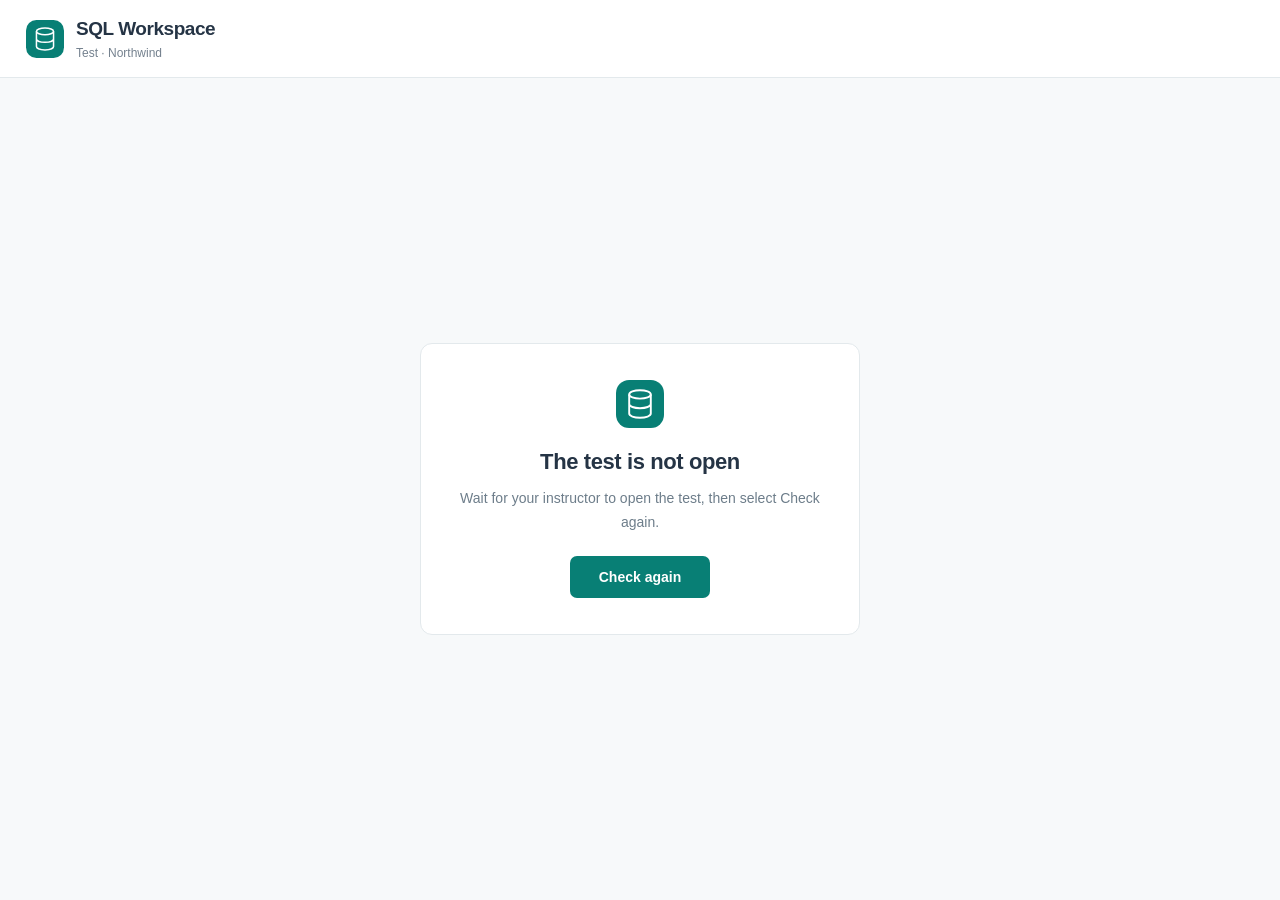
==== test.html @ 7238996b "Separate practice and test drafts with per-test activation" ====
<!doctype html>
<html lang="en">
<head>
  <meta charset="utf-8">
  <meta name="viewport" content="width=device-width,initial-scale=1">
  <meta http-equiv="Content-Security-Policy" content="default-src 'none'; script-src 'self' 'wasm-unsafe-eval'; style-src 'self' 'unsafe-inline'; worker-src 'self'; connect-src 'self'; img-src 'self' data:; base-uri 'none'; form-action 'none'; object-src 'none'">
  <meta name="description" content="A focused SQL workspace for skills tests. Explore tables, write SQLite queries, and inspect results.">
  <title>SQL Workspace · Test</title>
  <link rel="icon" href="icon.svg" type="image/svg+xml">
  <link rel="stylesheet" href="assets/codemirror.css">
  <link rel="stylesheet" href="assets/codemirror-show-hint.css">
  <link rel="stylesheet" href="styles.css?v=2">
  <script defer src="assets/codemirror.js"></script>
  <script defer src="assets/codemirror-sql.js"></script>
  <script defer src="assets/codemirror-placeholder.js"></script>
  <script defer src="assets/codemirror-show-hint.js"></script>
  <script defer src="config.js?v=2"></script>
  <script defer src="sql-core.js"></script>
  <script defer src="editor-support.js"></script>
  <script defer src="workspace-session.js"></script>
  <script defer src="app.js?v=2"></script>
</head>
<body data-workspace="test">
  <header class="topbar">
    <div class="brand"><img src="icon.svg" alt="" width="38" height="38"><div><h1>SQL Workspace</h1><p id="workspace-label">Test · Northwind</p></div></div>
    <div id="top-actions" class="top-actions" hidden><button id="help-button" class="button quiet">Help</button><button id="copy-button" class="button secondary">Copy SQL</button><button id="run-button" class="button primary" disabled><span id="run-icon" aria-hidden="true">▶︎</span><span id="run-label">Run</span><kbd>Ctrl ↵</kbd></button></div>
  </header>
  <main id="session-gate" class="session-gate" aria-live="polite"><div><img src="icon.svg" alt="" width="48" height="48"><h2 id="session-title">Loading workspace…</h2><p id="session-message">Please wait while the workspace is prepared.</p><button id="session-retry" class="button primary" hidden>Check again</button><noscript><p>JavaScript must be enabled to use the SQL workspace.</p></noscript></div></main>
  <div id="workspace" class="workspace" hidden>
    <aside class="sidebar" aria-label="Database tables">
      <div class="sidebar-title"><h2>Tables</h2><span id="table-count" class="count-badge">—</span></div>
      <p id="database-name" class="database-name">northwind_skills_test.db</p>
      <label class="search-box"><span aria-hidden="true">⌕</span><input id="schema-search" type="search" placeholder="Find table or column…" aria-label="Find table or column"></label>
      <div id="table-list" class="table-list"><p class="muted loading">Loading database…</p></div>
      <div class="sidebar-footer"><span id="db-state"><i></i> Loading database</span><button id="reset-button" class="text-button" disabled>Reset database</button></div>
    </aside>
    <main id="query-workspace" class="query-workspace">
      <section class="editor-panel" aria-labelledby="editor-title">
        <div class="panel-heading"><div class="heading-group"><h2 id="editor-title">SQL editor</h2><span class="engine-badge">SQLite</span></div><div class="editor-tools"><span id="selection-hint">Run executes all SQL</span><button id="complete-button" class="text-button" title="Show keywords, tables, and columns (Ctrl+Space)">Complete <kbd>Ctrl+Space</kbd></button><button id="clean-button" class="text-button" title="Clean formatting characters introduced by copying and pasting">Clean text</button></div></div>
        <div id="editor-host" class="editor-host"><textarea id="sql-editor" aria-label="SQL editor" placeholder="Write your SQL query here…" spellcheck="false"></textarea></div>
        <div class="editor-footer"><span id="cursor-status">Ln 1, Col 1</span><span>Ctrl + Enter to run <span class="shortcut-extra">· Select SQL to run only that part</span></span></div>
      </section>
      <div id="splitter" class="splitter" role="separator" tabindex="0" aria-label="Resize editor and results" aria-orientation="horizontal" aria-valuemin="20" aria-valuemax="80" aria-valuenow="48"><span></span></div>
      <section class="results-panel" aria-labelledby="results-heading">
        <div class="panel-heading"><div class="heading-group"><h2 id="results-heading">Results</h2><span id="row-count" class="row-count" aria-live="polite" hidden></span></div><div class="result-tools"><span id="execution-time"></span><button id="clear-results" class="text-button" hidden>Clear</button></div></div>
        <div id="result-tabs" class="result-tabs" role="tablist" aria-label="Statement results" hidden></div>
        <div id="error-panel" class="error-panel" role="alert" hidden></div>
        <div id="results-body" class="results-body"><div class="empty-state"><div class="empty-icon" aria-hidden="true">▤</div><h3>Your results will appear here</h3><p>Write a query and select <strong>Run</strong>, or preview a table from the left.</p></div></div>
        <div class="results-footer"><span id="result-detail">Ready when you are.</span><div id="pagination" class="pagination" hidden><button id="page-prev" aria-label="Previous page">←</button><span id="page-label"></span><button id="page-next" aria-label="Next page">→</button></div></div>
      </section>
    </main>
  </div>
  <div id="notice" class="notice" role="status" hidden><span id="notice-text"></span><button id="notice-undo" hidden>Undo cleanup</button><button id="notice-close" aria-label="Dismiss notification">×</button></div>
  <dialog id="help-dialog">
    <div class="dialog-heading"><h2>Using SQL Workspace</h2><button id="help-close" class="close-button" aria-label="Close help">×</button></div>
    <div class="help-content">
      <h3>Explore the database</h3><p>Expand a table to see its columns and data types. Select <strong>Preview</strong> to see its records below the editor. Previewing a table does not replace your SQL.</p>
      <h3>Run your SQL</h3><p>Select <strong>Run</strong>, or press <strong>Ctrl + Enter</strong> (Cmd + Enter on Mac) or <strong>Shift + Enter</strong>. Highlight part of your SQL to run only that selection. Separate multiple statements with semicolons; each statement gets its own results tab. Large results show the total number of rows returned and a limited preview.</p>
      <h3>Complete a word or name</h3><p>Press <strong>Ctrl + Space</strong> or select <strong>Complete</strong> for matching SQLite keywords, tables, views, and columns. Use the arrow keys and Enter or Tab to insert a suggestion; Escape closes the list. Completion changes only the current word, after you choose a suggestion. It is unavailable inside text values or comments.</p><p>Typing a table’s name and a period narrows the list to that table’s columns. For other prefixes, such as an alias, the list shows matching columns from the database; it does not analyze aliases, joins, or common table expressions. The source table is shown beside each column.</p>
      <h3>Copy to and from Canvas</h3><p><strong>Copy SQL</strong> copies the highlighted selection, or all your SQL if nothing is selected, as plain text. Paste it into your Canvas answer. You can paste SQL back into this editor. Clipboard access still depends on Canvas and your exam browser settings; this workspace does not bypass those restrictions.</p>
      <h3>Clean pasted text</h3><p>The editor checks pasted SQL for unusual spaces, invisible formatting characters, and curly quotation marks. Cleanup preserves characters inside existing quoted values and comments. A notification identifies changes and offers <strong>Undo cleanup</strong>. <strong>Clean text</strong> checks the full editor; Run also checks before executing. Review quoted values yourself if they contain unwanted characters.</p>
      <h3>Understand errors</h3><p>After Run, SQLite’s original error appears beside the failed statement in the editor and in the results panel. The marker identifies the <strong>start of the failed statement</strong>, not necessarily the exact character causing the error. Inline markers clear when you edit the SQL. There is no separate background syntax checker and no added explanation or suggested correction.</p><p>Execution stops at the first error. Earlier successful statements remain applied, and their result tabs remain available.</p>
      <h3>Reset, stop, and save</h3><p><strong>Reset database</strong> restores the original data while keeping your SQL. Stopping a long query, or reaching its time limit, also resets the database. Changes to the database stay in this browser tab’s memory. Refreshing the page removes created views and other database changes.</p><p>Practice and test drafts are separate. Your SQL draft is restored after refreshing this tab within the same practice or test session when browser storage is available. Each new test starts with its own draft. It is not a submitted answer or a backup. Copy your final SQL into Canvas as instructed.</p>
    </div><div class="dialog-footer"><button id="help-done" class="button primary">Got it</button></div>
  </dialog>
</body>
</html>
---- assets/codemirror.css ----
/* BASICS */

.CodeMirror {
  /* Set height, width, borders, and global font properties here */
  font-family: monospace;
  height: 300px;
  color: black;
  direction: ltr;
}

/* PADDING */

.CodeMirror-lines {
  padding: 4px 0; /* Vertical padding around content */
}
.CodeMirror pre.CodeMirror-line,
.CodeMirror pre.CodeMirror-line-like {
  padding: 0 4px; /* Horizontal padding of content */
}

.CodeMirror-scrollbar-filler, .CodeMirror-gutter-filler {
  background-color: white; /* The little square between H and V scrollbars */
}

/* GUTTER */

.CodeMirror-gutters {
  border-right: 1px solid #ddd;
  background-color: #f7f7f7;
  white-space: nowrap;
}
.CodeMirror-linenumbers {}
.CodeMirror-linenumber {
  padding: 0 3px 0 5px;
  min-width: 20px;
  text-align: right;
  color: #999;
  white-space: nowrap;
}

.CodeMirror-guttermarker { color: black; }
.CodeMirror-guttermarker-subtle { color: #999; }

/* CURSOR */

.CodeMirror-cursor {
  border-left: 1px solid black;
  border-right: none;
  width: 0;
}
/* Shown when moving in bi-directional text */
.CodeMirror div.CodeMirror-secondarycursor {
  border-left: 1px solid silver;
}
.cm-fat-cursor .CodeMirror-cursor {
  width: auto;
  border: 0 !important;
  background: #7e7;
}
.cm-fat-cursor div.CodeMirror-cursors {
  z-index: 1;
}
.cm-fat-cursor .CodeMirror-line::selection,
.cm-fat-cursor .CodeMirror-line > span::selection, 
.cm-fat-cursor .CodeMirror-line > span > span::selection { background: transparent; }
.cm-fat-cursor .CodeMirror-line::-moz-selection,
.cm-fat-cursor .CodeMirror-line > span::-moz-selection,
.cm-fat-cursor .CodeMirror-line > span > span::-moz-selection { background: transparent; }
.cm-fat-cursor { caret-color: transparent; }
@-moz-keyframes blink {
  0% {}
  50% { background-color: transparent; }
  100% {}
}
@-webkit-keyframes blink {
  0% {}
  50% { background-color: transparent; }
  100% {}
}
@keyframes blink {
  0% {}
  50% { background-color: transparent; }
  100% {}
}

/* Can style cursor different in overwrite (non-insert) mode */
.CodeMirror-overwrite .CodeMirror-cursor {}

.cm-tab { display: inline-block; text-decoration: inherit; }

.CodeMirror-rulers {
  position: absolute;
  left: 0; right: 0; top: -50px; bottom: 0;
  overflow: hidden;
}
.CodeMirror-ruler {
  border-left: 1px solid #ccc;
  top: 0; bottom: 0;
  position: absolute;
}

/* DEFAULT THEME */

.cm-s-default .cm-header {color: blue;}
.cm-s-default .cm-quote {color: #090;}
.cm-negative {color: #d44;}
.cm-positive {color: #292;}
.cm-header, .cm-strong {font-weight: bold;}
.cm-em {font-style: italic;}
.cm-link {text-decoration: underline;}
.cm-strikethrough {text-decoration: line-through;}

.cm-s-default .cm-keyword {color: #708;}
.cm-s-default .cm-atom {color: #219;}
.cm-s-default .cm-number {color: #164;}
.cm-s-default .cm-def {color: #00f;}
.cm-s-default .cm-variable,
.cm-s-default .cm-punctuation,
.cm-s-default .cm-property,
.cm-s-default .cm-operator {}
.cm-s-default .cm-variable-2 {color: #05a;}
.cm-s-default .cm-variable-3, .cm-s-default .cm-type {color: #085;}
.cm-s-default .cm-comment {color: #a50;}
.cm-s-default .cm-string {color: #a11;}
.cm-s-default .cm-string-2 {color: #f50;}
.cm-s-default .cm-meta {color: #555;}
.cm-s-default .cm-qualifier {color: #555;}
.cm-s-default .cm-builtin {color: #30a;}
.cm-s-default .cm-bracket {color: #997;}
.cm-s-default .cm-tag {color: #170;}
.cm-s-default .cm-attribute {color: #00c;}
.cm-s-default .cm-hr {color: #999;}
.cm-s-default .cm-link {color: #00c;}

.cm-s-default .cm-error {color: #f00;}
.cm-invalidchar {color: #f00;}

.CodeMirror-composing { border-bottom: 2px solid; }

/* Default styles for common addons */

div.CodeMirror span.CodeMirror-matchingbracket {color: #0b0;}
div.CodeMirror span.CodeMirror-nonmatchingbracket {color: #a22;}
.CodeMirror-matchingtag { background: rgba(255, 150, 0, .3); }
.CodeMirror-activeline-background {background: #e8f2ff;}

/* STOP */

/* The rest of this file contains styles related to the mechanics of
   the editor. You probably shouldn't touch them. */

.CodeMirror {
  position: relative;
  overflow: hidden;
  background: white;
}

.CodeMirror-scroll {
  overflow: scroll !important; /* Things will break if this is overridden */
  /* 50px is the magic margin used to hide the element's real scrollbars */
  /* See overflow: hidden in .CodeMirror */
  margin-bottom: -50px; margin-right: -50px;
  padding-bottom: 50px;
  height: 100%;
  outline: none; /* Prevent dragging from highlighting the element */
  position: relative;
  z-index: 0;
}
.CodeMirror-sizer {
  position: relative;
  border-right: 50px solid transparent;
}

/* The fake, visible scrollbars. Used to force redraw during scrolling
   before actual scrolling happens, thus preventing shaking and
   flickering artifacts. */
.CodeMirror-vscrollbar, .CodeMirror-hscrollbar, .CodeMirror-scrollbar-filler, .CodeMirror-gutter-filler {
  position: absolute;
  z-index: 6;
  display: none;
  outline: none;
}
.CodeMirror-vscrollbar {
  right: 0; top: 0;
  overflow-x: hidden;
  overflow-y: scroll;
}
.CodeMirror-hscrollbar {
  bottom: 0; left: 0;
  overflow-y: hidden;
  overflow-x: scroll;
}
.CodeMirror-scrollbar-filler {
  right: 0; bottom: 0;
}
.CodeMirror-gutter-filler {
  left: 0; bottom: 0;
}

.CodeMirror-gutters {
  position: absolute; left: 0; top: 0;
  min-height: 100%;
  z-index: 3;
}
.CodeMirror-gutter {
  white-space: normal;
  height: 100%;
  display: inline-block;
  vertical-align: top;
  margin-bottom: -50px;
}
.CodeMirror-gutter-wrapper {
  position: absolute;
  z-index: 4;
  background: none !important;
  border: none !important;
}
.CodeMirror-gutter-background {
  position: absolute;
  top: 0; bottom: 0;
  z-index: 4;
}
.CodeMirror-gutter-elt {
  position: absolute;
  cursor: default;
  z-index: 4;
}
.CodeMirror-gutter-wrapper ::selection { background-color: transparent }
.CodeMirror-gutter-wrapper ::-moz-selection { background-color: transparent }

.CodeMirror-lines {
  cursor: text;
  min-height: 1px; /* prevents collapsing before first draw */
}
.CodeMirror pre.CodeMirror-line,
.CodeMirror pre.CodeMirror-line-like {
  /* Reset some styles that the rest of the page might have set */
  -moz-border-radius: 0; -webkit-border-radius: 0; border-radius: 0;
  border-width: 0;
  background: transparent;
  font-family: inherit;
  font-size: inherit;
  margin: 0;
  white-space: pre;
  word-wrap: normal;
  line-height: inherit;
  color: inherit;
  z-index: 2;
  position: relative;
  overflow: visible;
  -webkit-tap-highlight-color: transparent;
  -webkit-font-variant-ligatures: contextual;
  font-variant-ligatures: contextual;
}
.CodeMirror-wrap pre.CodeMirror-line,
.CodeMirror-wrap pre.CodeMirror-line-like {
  word-wrap: break-word;
  white-space: pre-wrap;
  word-break: normal;
}

.CodeMirror-linebackground {
  position: absolute;
  left: 0; right: 0; top: 0; bottom: 0;
  z-index: 0;
}

.CodeMirror-linewidget {
  position: relative;
  z-index: 2;
  padding: 0.1px; /* Force widget margins to stay inside of the container */
}

.CodeMirror-widget {}

.CodeMirror-rtl pre { direction: rtl; }

.CodeMirror-code {
  outline: none;
}

/* Force content-box sizing for the elements where we expect it */
.CodeMirror-scroll,
.CodeMirror-sizer,
.CodeMirror-gutter,
.CodeMirror-gutters,
.CodeMirror-linenumber {
  -moz-box-sizing: content-box;
  box-sizing: content-box;
}

.CodeMirror-measure {
  position: absolute;
  width: 100%;
  height: 0;
  overflow: hidden;
  visibility: hidden;
}

.CodeMirror-cursor {
  position: absolute;
  pointer-events: none;
}
.CodeMirror-measure pre { position: static; }

div.CodeMirror-cursors {
  visibility: hidden;
  position: relative;
  z-index: 3;
}
div.CodeMirror-dragcursors {
  visibility: visible;
}

.CodeMirror-focused div.CodeMirror-cursors {
  visibility: visible;
}

.CodeMirror-selected { background: #d9d9d9; }
.CodeMirror-focused .CodeMirror-selected { background: #d7d4f0; }
.CodeMirror-crosshair { cursor: crosshair; }
.CodeMirror-line::selection, .CodeMirror-line > span::selection, .CodeMirror-line > span > span::selection { background: #d7d4f0; }
.CodeMirror-line::-moz-selection, .CodeMirror-line > span::-moz-selection, .CodeMirror-line > span > span::-moz-selection { background: #d7d4f0; }

.cm-searching {
  background-color: #ffa;
  background-color: rgba(255, 255, 0, .4);
}

/* Used to force a border model for a node */
.cm-force-border { padding-right: .1px; }

@media print {
  /* Hide the cursor when printing */
  .CodeMirror div.CodeMirror-cursors {
    visibility: hidden;
  }
}

/* See issue #2901 */
.cm-tab-wrap-hack:after { content: ''; }

/* Help users use markselection to safely style text background */
span.CodeMirror-selectedtext { background: none; }
---- assets/codemirror-show-hint.css ----
.CodeMirror-hints {
  position: absolute;
  z-index: 10;
  overflow: hidden;
  list-style: none;

  margin: 0;
  padding: 2px;

  -webkit-box-shadow: 2px 3px 5px rgba(0,0,0,.2);
  -moz-box-shadow: 2px 3px 5px rgba(0,0,0,.2);
  box-shadow: 2px 3px 5px rgba(0,0,0,.2);
  border-radius: 3px;
  border: 1px solid silver;

  background: white;
  font-size: 90%;
  font-family: monospace;

  max-height: 20em;
  overflow-y: auto;
  box-sizing: border-box;
}

.CodeMirror-hint {
  margin: 0;
  padding: 0 4px;
  border-radius: 2px;
  white-space: pre;
  color: black;
  cursor: pointer;
}

li.CodeMirror-hint-active {
  background: #08f;
  color: white;
}
---- styles.css ----
:root{color-scheme:light;--ink:#253445;--muted:#74818e;--line:#e3e9ec;--teal:#087f75;--teal-dark:#06665e;--teal-soft:#e9f5f2;--sidebar:#f7f9fa;--editor-height:48%;font-family:Inter,ui-sans-serif,-apple-system,BlinkMacSystemFont,"Segoe UI",sans-serif;font-size:14px}
*{box-sizing:border-box}body{margin:0;height:100vh;height:100dvh;overflow:hidden;color:var(--ink);background:white}button,input{font:inherit}button{cursor:pointer}button:disabled{cursor:default;opacity:.45}button:focus-visible,input:focus-visible,[tabindex]:focus-visible{outline:2px solid var(--teal);outline-offset:3px}[hidden]{display:none!important}h1,h2,h3,p{margin:0}
.topbar{height:78px;border-bottom:1px solid var(--line);display:flex;justify-content:space-between;align-items:center;padding:0 26px;gap:20px}.brand{display:flex;gap:12px;align-items:center}.brand h1{font-size:19px;letter-spacing:-.45px;line-height:1.3;font-weight:650}.brand p{font-size:12px;color:var(--muted);margin-top:4px}.top-actions{display:flex;align-items:center;gap:10px}.button{border:1px solid transparent;border-radius:7px;padding:10px 16px;font-weight:600;line-height:20px;display:inline-flex;align-items:center;justify-content:center;gap:9px;white-space:nowrap}.button.primary{background:var(--teal);color:white;min-width:124px}.button.primary:hover:enabled{background:var(--teal-dark)}.button.primary.running{background:#a54434}.button.secondary{border-color:#d9e1e5;background:white;color:#33475a}.button.secondary:hover{background:#f6f8f9}.button.quiet{background:transparent;color:#6c7886}.button.quiet:hover{background:#f4f7f8}.button kbd{font-family:inherit;font-size:11px;opacity:.75;margin-left:10px}#run-icon{font-size:12px}.workspace{display:flex;height:calc(100% - 78px);min-height:0}
.sidebar{width:264px;flex-shrink:0;background:var(--sidebar);border-right:1px solid var(--line);display:flex;flex-direction:column;padding:24px 16px 0;min-height:0}.sidebar-title{display:flex;align-items:center;gap:8px;padding:0 6px}.sidebar h2{font-size:14px;font-weight:650}.count-badge{font-size:11px;line-height:20px;min-width:20px;text-align:center;border-radius:5px;background:#e9edf0;color:#677585}.database-name{font:11px/1.5 ui-monospace,SFMono-Regular,Consolas,monospace;color:#7a8793;margin:9px 6px 19px;overflow-wrap:anywhere}.search-box{display:flex;align-items:center;gap:8px;background:white;border:1px solid #dfe6e9;border-radius:6px;padding:0 10px;margin-bottom:19px;height:35px;color:#87949f}.search-box>span{font-size:21px}.search-box input{background:transparent;border:0;outline:0;width:100%;min-width:0;font-size:12px;color:var(--ink)}.search-box input::placeholder{color:#87949f}.table-list{overflow:auto;flex:1;min-height:0;margin:0 -6px;padding:0 6px 16px}.table-group{margin-bottom:7px}.table-heading{display:flex;align-items:center;border-radius:6px;padding:0 5px 0 0;min-height:37px;gap:2px}.table-heading:hover{background:#edf1f3}.table-heading.open{background:#e9f1f0}.table-toggle{background:none;border:none;color:#33475a;text-align:left;display:flex;align-items:center;gap:8px;flex:1;min-width:0;padding:10px 4px;font-size:12px;font-weight:600}.chevron{font-size:12px;color:#8997a1;width:9px}.table-glyph{display:grid;grid-template-columns:repeat(2,4px);gap:1px;border:1px solid #69878a;padding:1px;border-radius:2px;flex-shrink:0}.table-glyph i{width:4px;height:4px;background:#87a7a7}.table-label{overflow:hidden;text-overflow:ellipsis}.preview-button{border:0;background:transparent;color:var(--teal);font-size:10px;padding:6px 4px;font-weight:650;border-radius:4px}.preview-button:hover:enabled{background:#d8ebe7}.column-list{padding:7px 4px 8px 34px}.column-row{display:flex;gap:6px;align-items:center;justify-content:space-between;min-height:27px;font-size:11px}.column-name{overflow:hidden;text-overflow:ellipsis;white-space:nowrap;color:#566675}.column-type{font:9px ui-monospace,SFMono-Regular,Consolas,monospace;color:#96a0aa;flex-shrink:0;max-width:65px;text-overflow:ellipsis;overflow:hidden}.pk{color:#b98726;margin-right:3px}.sidebar-footer{border-top:1px solid var(--line);padding:16px 6px 19px;display:flex;flex-direction:column;gap:10px;font-size:11px;color:var(--muted)}#db-state{display:flex;align-items:center;gap:6px}#db-state i{width:6px;height:6px;border-radius:50%;background:#20a38c;display:inline-block}.sidebar-footer .text-button{align-self:flex-start;padding:0}.text-button{border:0;background:none;color:#71808d;padding:3px 0;font-size:11px}.text-button:hover:enabled{color:var(--teal);text-decoration:underline}.loading{padding:12px 5px}.muted{color:var(--muted);font-size:12px}
.query-workspace{display:flex;flex-direction:column;flex:1;min-width:0;min-height:0}.editor-panel{height:var(--editor-height);flex-shrink:0;display:flex;flex-direction:column;min-height:105px}.panel-heading{min-height:52px;flex-shrink:0;display:flex;align-items:center;justify-content:space-between;gap:12px;padding:0 24px;border-bottom:1px solid #f0f3f5}.heading-group{display:flex;align-items:center;gap:10px;min-width:0}.panel-heading h2{font-size:13px;font-weight:650;white-space:nowrap}.engine-badge{font-size:10px;font-weight:500;color:#8b97a2;border:1px solid #e6ebed;padding:2px 5px;border-radius:4px}.editor-tools,.result-tools{display:flex;align-items:center;gap:19px;font-size:11px;color:#9aa4ae}.editor-tools .text-button{font-size:11px}.editor-host{min-height:0;flex:1;padding:16px 0 5px;position:relative;overflow:hidden}.CodeMirror{font:14px/1.85 ui-monospace,SFMono-Regular,Consolas,"Liberation Mono",monospace;height:100%;color:#334453;background:white}.CodeMirror-lines{padding:0}.CodeMirror-gutters{border:0;background:#fff;min-width:54px}.CodeMirror-linenumber{color:#a7b1bb;font-size:12px;padding-right:16px}.CodeMirror pre.CodeMirror-line,.CodeMirror pre.CodeMirror-line-like{padding:0 18px 0 8px}.cm-s-default .cm-keyword{color:#7b53b0;font-weight:500}.cm-s-default .cm-number{color:#a76131}.cm-s-default .cm-string{color:#16836d}.cm-s-default .cm-comment{color:#8d9aa6}.cm-s-default .cm-operator{color:#607588}.cm-s-default .cm-variable-2{color:#3b7793}.CodeMirror-placeholder{color:#a1acb6!important}.CodeMirror-focused .CodeMirror-selected{background:#d8ece9}.CodeMirror-selected{background:#e6eeef}.CodeMirror-cursor{border-left-color:var(--teal)}.editor-footer{padding:8px 24px;display:flex;justify-content:space-between;gap:8px;color:#9aa5af;font-size:10px;line-height:17px;border-top:1px solid #f6f8f9;flex-shrink:0}.splitter{height:8px;background:#f4f7f8;border-top:1px solid var(--line);border-bottom:1px solid var(--line);flex-shrink:0;cursor:row-resize;display:flex;align-items:center;justify-content:center;touch-action:none}.splitter span{width:31px;height:2px;border-radius:1px;background:#c4cfd5}.splitter:hover,.splitter:focus{background:#e7f1ef}.dragging{user-select:none;cursor:row-resize}
.results-panel{flex:1;display:flex;flex-direction:column;min-height:0;overflow:hidden}.results-panel .panel-heading{min-height:54px}.row-count{background:var(--teal-soft);color:var(--teal);font-size:11px;font-weight:600;padding:4px 9px;border-radius:5px;white-space:nowrap}.results-body{min-height:0;flex:1;overflow:auto;position:relative}.empty-state{display:flex;align-items:center;justify-content:center;flex-direction:column;min-height:100%;padding:26px;text-align:center}.empty-icon{height:46px;width:46px;display:grid;place-items:center;border:1px solid #e3ebed;border-radius:12px;color:#90a7ab;font-size:27px;margin-bottom:14px;background:#f9fbfb}.empty-state h3{font-size:14px;font-weight:550;color:#667987;margin-bottom:8px}.empty-state p{font-size:12px;line-height:1.7;color:#95a0a9;max-width:430px}.empty-state strong{font-weight:600;color:#798d97}.results-footer{min-height:43px;padding:10px 24px;border-top:1px solid var(--line);color:#93a0aa;font-size:11px;display:flex;justify-content:space-between;align-items:center;gap:15px;flex-shrink:0}.result-tabs{display:flex;gap:5px;border-bottom:1px solid var(--line);padding:8px 24px;overflow-x:auto;flex-shrink:0;background:#fafcfc}.result-tab{font-size:11px;padding:6px 10px;background:white;border:1px solid #e2e8eb;border-radius:5px;color:#7b8894;white-space:nowrap}.result-tab[aria-selected=true]{color:var(--teal);border-color:#a9cec7;background:var(--teal-soft)}.data-table{border-collapse:separate;border-spacing:0;width:max-content;min-width:100%;font-size:12px;text-align:left}.data-table th{position:sticky;top:0;z-index:1;background:#f7f9fa;font-size:11px;font-weight:600;color:#687b8a;border-bottom:1px solid #e0e7eb;padding:11px 16px;white-space:nowrap}.data-table td{border-bottom:1px solid #edf1f3;padding:9px 16px;vertical-align:top;max-width:500px;white-space:pre-wrap;overflow-wrap:anywhere;font-family:ui-monospace,SFMono-Regular,Consolas,monospace;font-size:11px;line-height:1.6;color:#536777}.data-table tbody tr:nth-child(even){background:#fcfdfd}.data-table tbody tr:hover{background:#f0f8f6}.data-table .row-number{min-width:52px;width:52px;text-align:right;padding:9px 18px;color:#a5b0b8;font-size:10px;border-right:1px solid #edf1f3;background:#fafcfc}.data-table .numeric{text-align:right;font-variant-numeric:tabular-nums}.data-table .null-cell{color:#aab4bb;font-style:italic}.empty-zero{text-align:center;padding:25px;color:#91a0aa;font-size:12px}.pagination{display:flex;align-items:center;gap:12px;white-space:nowrap}.pagination button{border:1px solid #e2e8eb;background:white;border-radius:4px;color:#637b8b;width:25px;height:23px}.pagination button:hover:enabled{background:#edf7f4}.error-panel{margin:14px 24px;padding:13px 16px;border:1px solid #efd5d1;border-left:3px solid #c45b48;border-radius:5px;background:#fff8f6;flex-shrink:0;max-height:54%;overflow:auto}.error-panel h3{font-size:13px;color:#a24435;margin:0 0 6px}.error-panel p{font-size:12px;line-height:1.65;color:#8d6057;margin:6px 0}.error-panel pre{background:#f8ece8;color:#995044;font:12px/1.55 ui-monospace,Consolas,monospace;padding:8px 10px;border-radius:4px;white-space:pre-wrap;overflow-wrap:anywhere;margin:8px 0}.error-panel .error-context{font-size:11px;color:#aa857b;margin:6px 0 0}.error-line{background:#fff2ee!important}
.notice{position:fixed;left:50%;bottom:23px;transform:translateX(-50%);display:flex;align-items:center;gap:13px;padding:13px 16px;border:1px solid #cadbd7;background:#f1f9f6;box-shadow:0 5px 20px #263d4820;border-radius:8px;max-width:800px;width:max-content;z-index:10;font-size:12px;line-height:1.5;color:#3e6d62}.notice button{background:none;border:0;padding:2px;color:var(--teal);font-size:11px;white-space:nowrap;font-weight:600}.notice #notice-close{font-size:20px;font-weight:400;padding-left:5px}dialog{border:1px solid #dbe5e8;border-radius:12px;padding:0;max-width:590px;width:calc(100% - 32px);max-height:85vh;box-shadow:0 20px 80px #1c354a30;color:var(--ink)}dialog::backdrop{background:#23364870}.dialog-heading{padding:22px 26px 18px;display:flex;align-items:center;justify-content:space-between;border-bottom:1px solid var(--line)}.dialog-heading h2{font-size:19px;font-weight:600;letter-spacing:-.3px}.close-button{background:none;border:0;font-size:26px;line-height:1;color:#93a1ac}.help-content{padding:4px 26px 20px}.help-content h3{font-size:13px;margin:22px 0 7px;color:#3b5769}.help-content p{font-size:12px;line-height:1.8;color:#7a8a96;margin-bottom:7px}.help-content strong{font-weight:600;color:#53717b}.dialog-footer{padding:15px 26px;display:flex;justify-content:flex-end;border-top:1px solid var(--line)}.copy-fallback{width:100%;min-height:100px;border:1px solid #d3dfe3;padding:10px;border-radius:6px;font:12px/1.5 monospace;margin-top:12px}
.sql-errors{width:14px}.inline-error-marker{display:block;width:12px;height:15px;line-height:15px;margin-top:5px;color:#b34a39;background:#fbe7e1;border-radius:3px;text-align:center;font:bold 11px/15px ui-sans-serif,sans-serif}.inline-sql-error{display:flex;align-items:baseline;gap:10px;margin:4px 18px 8px 8px;padding:7px 10px;border-left:2px solid #c45b48;background:#fff6f3;color:#a74736;line-height:1.6;white-space:normal;overflow-wrap:anywhere}.inline-error-label{font:10px/1.6 ui-sans-serif,sans-serif;white-space:nowrap;color:#ad7164}.inline-sql-error code{font:11px/1.6 ui-monospace,Consolas,monospace;white-space:pre-wrap}.editor-tools kbd{font:9px ui-sans-serif,sans-serif;padding:2px 4px;margin-left:3px;border:1px solid #e2e9eb;border-radius:3px;color:#94a1aa}.CodeMirror-hints{border:1px solid #cfdedb;border-radius:7px;padding:5px;box-shadow:0 6px 22px #294b5220;max-height:270px;max-width:min(480px,90vw);min-width:230px;z-index:20;font:12px/1.7 ui-monospace,Consolas,monospace}.CodeMirror-hint{display:flex;justify-content:space-between;align-items:baseline;gap:18px;padding:5px 8px;border-radius:4px;color:#405b6b}.CodeMirror-hint-active{background:#e6f3ef!important;color:#086f65!important}.completion-name{flex-shrink:0}.completion-detail{font:10px/1.5 ui-sans-serif,sans-serif;color:#8b9ca4;overflow:hidden;text-overflow:ellipsis;max-width:230px}.CodeMirror-hint-active .completion-detail{color:#59968b}@media(max-width:1100px){#selection-hint{display:none}}@media(max-width:650px){.editor-tools{gap:12px}.editor-tools kbd{display:none}.inline-sql-error{display:block;margin-right:8px}.inline-error-label{margin-right:7px}.completion-detail{max-width:120px}}
@media(min-width:1500px){.sidebar{width:284px}.CodeMirror{font-size:15px}.column-row{font-size:12px}.column-type{font-size:10px}.table-toggle{font-size:13px}.preview-button{font-size:11px}}
@media(max-width:900px){.sidebar{width:225px;padding-left:10px;padding-right:10px}.topbar{padding:0 18px}.editor-tools{gap:12px}#selection-hint{display:none}.panel-heading{padding:0 18px}.editor-footer,.results-footer{padding-left:18px;padding-right:18px}.shortcut-extra{display:none}.notice{max-width:calc(100% - 30px);width:calc(100% - 30px)}.button kbd{display:none}}
@media(max-width:650px){.topbar{height:70px;padding:0 12px;gap:10px}.brand h1{font-size:15px}.brand p{font-size:10px}.brand img{width:30px;height:30px}.brand{gap:8px}.top-actions{gap:5px}.button{font-size:12px;padding:8px 10px}.button.primary{min-width:70px}.button.quiet{padding:8px 4px}.workspace{height:calc(100% - 70px)}.sidebar{width:176px;padding-top:16px}.database-name{font-size:9px}.table-toggle{font-size:10px;gap:4px}.preview-button{font-size:9px}.column-list{padding-left:23px}.column-row{font-size:9px;gap:3px}.column-type{font-size:8px;max-width:38px}.panel-heading{padding:0 11px}.heading-group{gap:7px}.panel-heading h2{font-size:12px}.engine-badge{display:none}.row-count{font-size:10px;padding:3px 5px}.CodeMirror{font-size:12px;line-height:1.8}.CodeMirror-gutters{min-width:36px}.CodeMirror-linenumber{padding-right:8px;font-size:10px}.editor-footer{padding:6px 10px;font-size:9px}.editor-footer>span:last-child{display:none}.results-footer{padding:8px 11px;min-height:40px;font-size:10px;flex-wrap:wrap;gap:5px}.error-panel{margin:10px;padding:10px}.error-panel p{font-size:11px}.result-tabs{padding:7px 10px}.empty-state{padding:15px}.empty-state h3{font-size:12px}.empty-state p{font-size:11px}.result-tools{gap:9px}.search-box{padding:0 6px}.search-box input{font-size:10px}}

.session-gate{height:calc(100% - 78px);display:grid;place-items:center;padding:28px;background:#f7f9fa;text-align:center}.session-gate>div{max-width:440px;background:white;padding:36px;border:1px solid var(--line);border-radius:12px}.session-gate img{margin-bottom:18px}.session-gate h2{font-size:22px;letter-spacing:-.4px;margin-bottom:12px}.session-gate p{color:#6d7d8a;font-size:14px;line-height:1.7;margin-bottom:22px}.session-gate .button{min-width:140px}@media(max-width:650px){.session-gate{height:calc(100% - 70px)}}
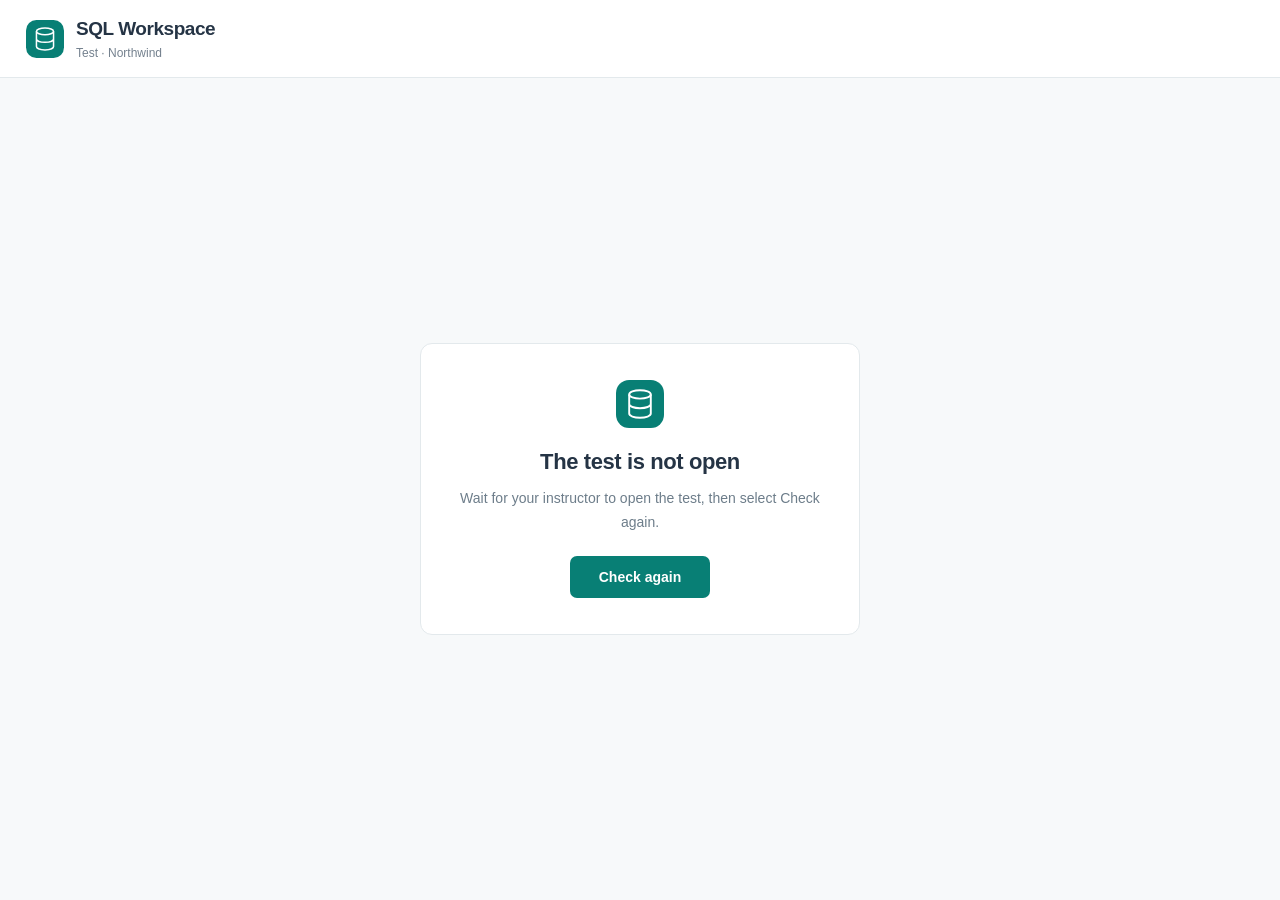
==== commit 7f2edd6a: "Add view editing and same-test SQL and view recovery" ====
--- a/test.html
+++ b/test.html
@@ -9,16 +9,16 @@
   <link rel="icon" href="icon.svg" type="image/svg+xml">
   <link rel="stylesheet" href="assets/codemirror.css">
   <link rel="stylesheet" href="assets/codemirror-show-hint.css">
-  <link rel="stylesheet" href="styles.css?v=2">
+  <link rel="stylesheet" href="styles.css?v=3">
   <script defer src="assets/codemirror.js"></script>
   <script defer src="assets/codemirror-sql.js"></script>
   <script defer src="assets/codemirror-placeholder.js"></script>
   <script defer src="assets/codemirror-show-hint.js"></script>
   <script defer src="config.js?v=2"></script>
-  <script defer src="sql-core.js"></script>
+  <script defer src="sql-core.js?v=3"></script>
   <script defer src="editor-support.js"></script>
-  <script defer src="workspace-session.js"></script>
-  <script defer src="app.js?v=2"></script>
+  <script defer src="workspace-session.js?v=4"></script>
+  <script defer src="app.js?v=4"></script>
 </head>
 <body data-workspace="test">
   <header class="topbar">
@@ -55,13 +55,26 @@
     <div class="dialog-heading"><h2>Using SQL Workspace</h2><button id="help-close" class="close-button" aria-label="Close help">×</button></div>
     <div class="help-content">
       <h3>Explore the database</h3><p>Expand a table to see its columns and data types. Select <strong>Preview</strong> to see its records below the editor. Previewing a table does not replace your SQL.</p>
-      <h3>Run your SQL</h3><p>Select <strong>Run</strong>, or press <strong>Ctrl + Enter</strong> (Cmd + Enter on Mac) or <strong>Shift + Enter</strong>. Highlight part of your SQL to run only that selection. Separate multiple statements with semicolons; each statement gets its own results tab. Large results show the total number of rows returned and a limited preview.</p>
+      <h3>Manage a view</h3><p>Views have a <strong>View SQL / Edit</strong> button in the sidebar. It shows the saved query and lets you change it with <strong>Save changes</strong>. Expand <strong>Full saved CREATE VIEW statement</strong> to see the complete definition, or use <strong>Copy view SQL</strong> to copy it with your edits. <strong>Delete view</strong> removes the view after confirmation; it keeps the underlying tables. <strong>Preview</strong> shows rows. Views belong to this practice or test session. Saved views are restored after a refresh when browser session storage is available. Reset database removes them.</p><h3>Run your SQL</h3><p>Select <strong>Run</strong>, or press <strong>Ctrl + Enter</strong> (Cmd + Enter on Mac) or <strong>Shift + Enter</strong>. Highlight part of your SQL to run only that selection. Separate multiple statements with semicolons; each statement gets its own results tab. Large results show the total number of rows returned and a limited preview.</p>
       <h3>Complete a word or name</h3><p>Press <strong>Ctrl + Space</strong> or select <strong>Complete</strong> for matching SQLite keywords, tables, views, and columns. Use the arrow keys and Enter or Tab to insert a suggestion; Escape closes the list. Completion changes only the current word, after you choose a suggestion. It is unavailable inside text values or comments.</p><p>Typing a table’s name and a period narrows the list to that table’s columns. For other prefixes, such as an alias, the list shows matching columns from the database; it does not analyze aliases, joins, or common table expressions. The source table is shown beside each column.</p>
       <h3>Copy to and from Canvas</h3><p><strong>Copy SQL</strong> copies the highlighted selection, or all your SQL if nothing is selected, as plain text. Paste it into your Canvas answer. You can paste SQL back into this editor. Clipboard access still depends on Canvas and your exam browser settings; this workspace does not bypass those restrictions.</p>
       <h3>Clean pasted text</h3><p>The editor checks pasted SQL for unusual spaces, invisible formatting characters, and curly quotation marks. Cleanup preserves characters inside existing quoted values and comments. A notification identifies changes and offers <strong>Undo cleanup</strong>. <strong>Clean text</strong> checks the full editor; Run also checks before executing. Review quoted values yourself if they contain unwanted characters.</p>
       <h3>Understand errors</h3><p>After Run, SQLite’s original error appears beside the failed statement in the editor and in the results panel. The marker identifies the <strong>start of the failed statement</strong>, not necessarily the exact character causing the error. Inline markers clear when you edit the SQL. There is no separate background syntax checker and no added explanation or suggested correction.</p><p>Execution stops at the first error. Earlier successful statements remain applied, and their result tabs remain available.</p>
-      <h3>Reset, stop, and save</h3><p><strong>Reset database</strong> restores the original data while keeping your SQL. Stopping a long query, or reaching its time limit, also resets the database. Changes to the database stay in this browser tab’s memory. Refreshing the page removes created views and other database changes.</p><p>Practice and test drafts are separate. Your SQL draft is restored after refreshing this tab within the same practice or test session when browser storage is available. Each new test starts with its own draft. It is not a submitted answer or a backup. Copy your final SQL into Canvas as instructed.</p>
+      <h3>Reset, stop, and save</h3><p><strong>Reset database</strong> restores the original data while keeping your SQL. Stopping a long query, or reaching its time limit, also resets the database. Changes to the database stay in this browser tab’s memory. Refreshing reloads the original table data and then restores saved views for this practice or test session. New tables and changes to table data are not recovered.</p><p>Practice and test drafts are separate. Your SQL draft and saved view definitions are restored after refreshing this tab within the same practice or test session when browser storage is available. Unsaved edits in the view dialog are not recovered. A full browser crash or restart is recoverable only if the browser restores this session. Each new test starts with its own draft and views. It is not a submitted answer or a backup. Copy your final SQL into Canvas as instructed.</p>
     </div><div class="dialog-footer"><button id="help-done" class="button primary">Got it</button></div>
+  </dialog>
+  <dialog id="view-dialog" aria-labelledby="view-title">
+    <div class="dialog-heading"><h2 id="view-title">View SQL</h2><button id="view-close" class="close-button" aria-label="Close view editor">×</button></div>
+    <div class="view-content">
+      <p>Edit the query below, then select <strong>Save changes</strong>. The view name stays the same. Your main SQL editor is kept unchanged.</p>
+      <label for="view-query">View query</label>
+      <textarea id="view-query" spellcheck="false" rows="9" aria-describedby="view-hint"></textarea>
+      <p id="view-hint">Enter the SELECT query, including a WITH clause if needed. Saving keeps the existing view if SQLite reports an error.</p>
+      <details id="view-original"><summary>Full saved CREATE VIEW statement</summary><pre id="view-definition"></pre></details>
+      <pre id="view-error" class="view-error" role="alert" hidden></pre>
+      <p id="view-status" role="status"></p>
+    </div>
+    <div class="dialog-footer view-footer"><button id="view-delete" class="button danger">Delete view</button><button id="view-copy" class="button secondary">Copy view SQL</button><button id="view-done" class="button secondary">Close</button><button id="view-save" class="button primary">Save changes</button></div>
   </dialog>
 </body>
 </html>
--- a/styles.css
+++ b/styles.css
@@ -11,3 +11,5 @@
 @media(max-width:650px){.topbar{height:70px;padding:0 12px;gap:10px}.brand h1{font-size:15px}.brand p{font-size:10px}.brand img{width:30px;height:30px}.brand{gap:8px}.top-actions{gap:5px}.button{font-size:12px;padding:8px 10px}.button.primary{min-width:70px}.button.quiet{padding:8px 4px}.workspace{height:calc(100% - 70px)}.sidebar{width:176px;padding-top:16px}.database-name{font-size:9px}.table-toggle{font-size:10px;gap:4px}.preview-button{font-size:9px}.column-list{padding-left:23px}.column-row{font-size:9px;gap:3px}.column-type{font-size:8px;max-width:38px}.panel-heading{padding:0 11px}.heading-group{gap:7px}.panel-heading h2{font-size:12px}.engine-badge{display:none}.row-count{font-size:10px;padding:3px 5px}.CodeMirror{font-size:12px;line-height:1.8}.CodeMirror-gutters{min-width:36px}.CodeMirror-linenumber{padding-right:8px;font-size:10px}.editor-footer{padding:6px 10px;font-size:9px}.editor-footer>span:last-child{display:none}.results-footer{padding:8px 11px;min-height:40px;font-size:10px;flex-wrap:wrap;gap:5px}.error-panel{margin:10px;padding:10px}.error-panel p{font-size:11px}.result-tabs{padding:7px 10px}.empty-state{padding:15px}.empty-state h3{font-size:12px}.empty-state p{font-size:11px}.result-tools{gap:9px}.search-box{padding:0 6px}.search-box input{font-size:10px}}
 
 .session-gate{height:calc(100% - 78px);display:grid;place-items:center;padding:28px;background:#f7f9fa;text-align:center}.session-gate>div{max-width:440px;background:white;padding:36px;border:1px solid var(--line);border-radius:12px}.session-gate img{margin-bottom:18px}.session-gate h2{font-size:22px;letter-spacing:-.4px;margin-bottom:12px}.session-gate p{color:#6d7d8a;font-size:14px;line-height:1.7;margin-bottom:22px}.session-gate .button{min-width:140px}@media(max-width:650px){.session-gate{height:calc(100% - 70px)}}
+
+.view-actions{display:flex;align-items:center;justify-content:space-between;padding:4px 8px 7px 29px}.view-badge{font-size:9px;text-transform:uppercase;letter-spacing:.7px;color:#648b85}.view-edit-button{font-size:10px}.view-schema-error{font:10px/1.5 monospace;color:#a44b3d;overflow-wrap:anywhere;padding:5px 0}#view-dialog{max-width:760px}.view-content{padding:18px 26px;max-height:calc(85vh - 170px);overflow:auto}.view-content>p{font-size:12px;line-height:1.7;color:#6e818e;margin:0 0 12px}.view-content label{display:block;font-size:13px;font-weight:600;margin-bottom:8px}#view-query{width:100%;resize:vertical;min-height:130px;padding:12px;border:1px solid #cbdadf;border-radius:6px;font:13px/1.7 ui-monospace,Consolas,monospace;color:#334f60;background:#fcfdfd}#view-query:focus{outline:2px solid #087f7555;outline-offset:1px}#view-hint{font-size:11px;margin-top:8px}.view-content details{font-size:12px;margin:15px 0}.view-content summary{cursor:pointer;color:#3c746c}.view-content pre{font:12px/1.65 ui-monospace,Consolas,monospace;white-space:pre-wrap;overflow-wrap:anywhere;padding:12px;border-radius:6px;background:#f3f7f7}.view-content .view-error{background:#fff3ef;color:#a34434;border:1px solid #edd1ca}#view-status{color:#08766b;min-height:20px;margin:10px 0 0}.view-footer{gap:8px;flex-wrap:wrap}.button.danger{background:white;border-color:#e6bfb6;color:#a74735;margin-right:auto}.button.danger:hover{background:#fff3ef}@media(max-width:650px){.view-content{padding:15px}.view-footer{padding:12px;gap:6px}.view-actions{padding-left:18px}.view-edit-button{font-size:9px}}
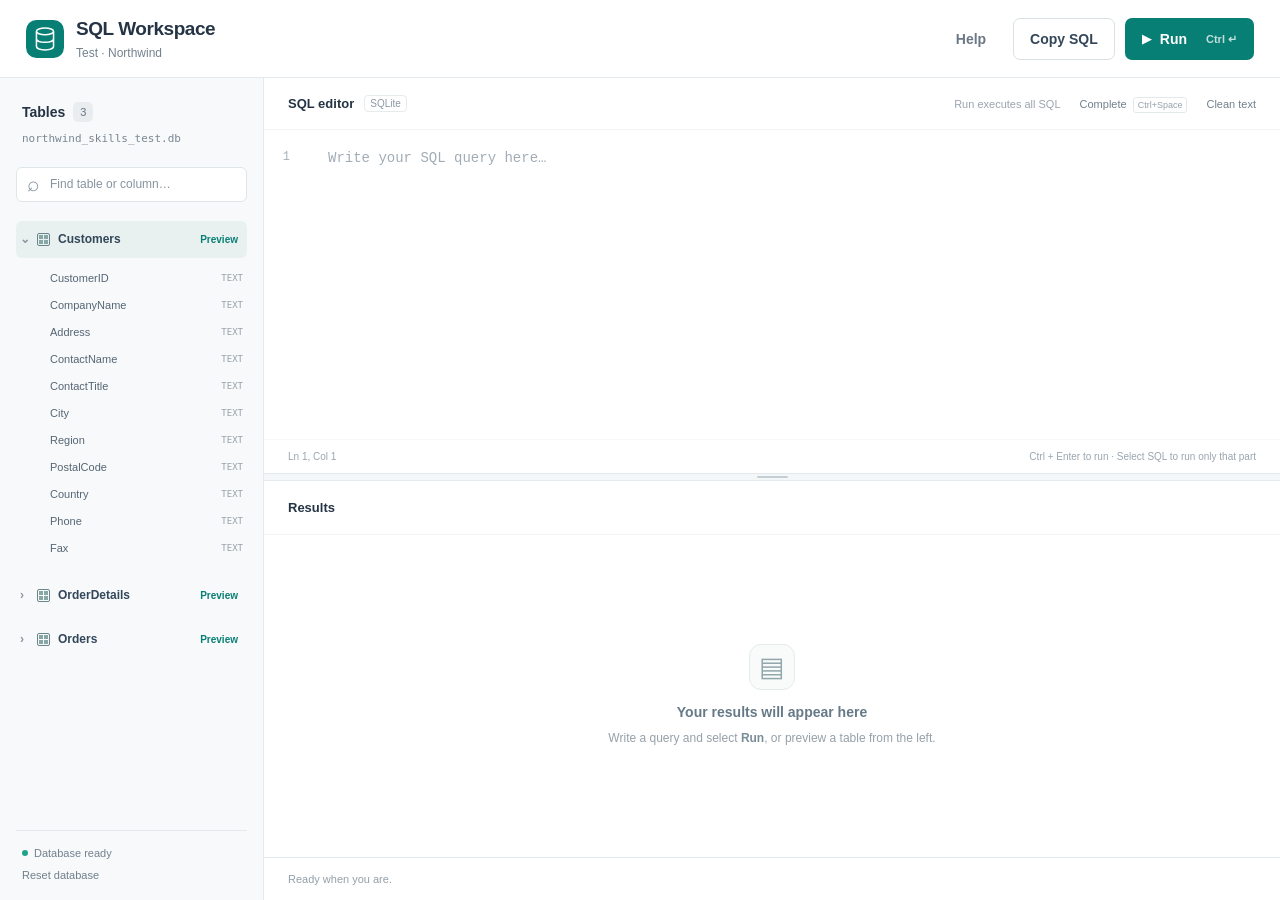
==== commit 8a6713f8: "Close saved views and remove README test link" ====
--- a/test.html
+++ b/test.html
@@ -18,7 +18,7 @@
   <script defer src="sql-core.js?v=3"></script>
   <script defer src="editor-support.js"></script>
   <script defer src="workspace-session.js?v=4"></script>
-  <script defer src="app.js?v=4"></script>
+  <script defer src="app.js?v=5"></script>
 </head>
 <body data-workspace="test">
   <header class="topbar">
@@ -69,7 +69,7 @@
       <p>Edit the query below, then select <strong>Save changes</strong>. The view name stays the same. Your main SQL editor is kept unchanged.</p>
       <label for="view-query">View query</label>
       <textarea id="view-query" spellcheck="false" rows="9" aria-describedby="view-hint"></textarea>
-      <p id="view-hint">Enter the SELECT query, including a WITH clause if needed. Saving keeps the existing view if SQLite reports an error.</p>
+      <p id="view-hint">Enter the SELECT query. Saving keeps the existing view if SQLite reports an error.</p>
       <details id="view-original"><summary>Full saved CREATE VIEW statement</summary><pre id="view-definition"></pre></details>
       <pre id="view-error" class="view-error" role="alert" hidden></pre>
       <p id="view-status" role="status"></p>
